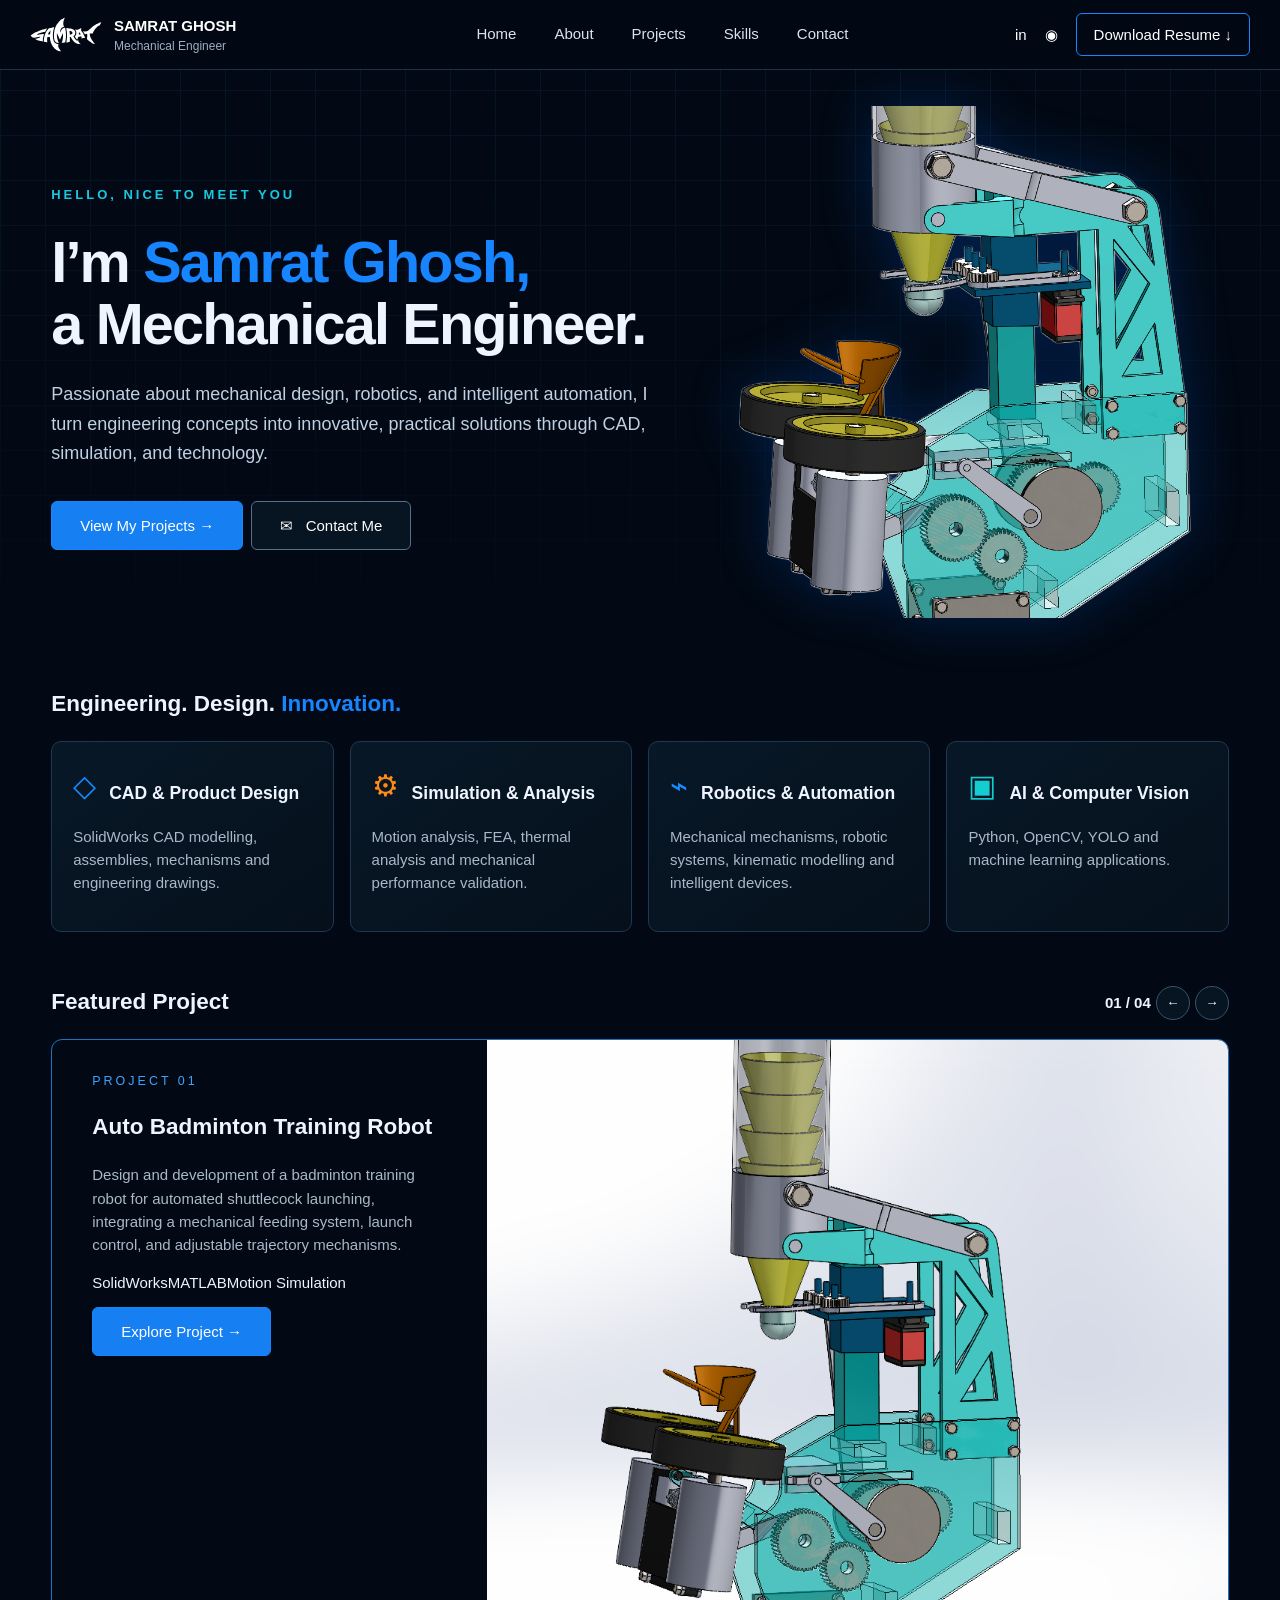
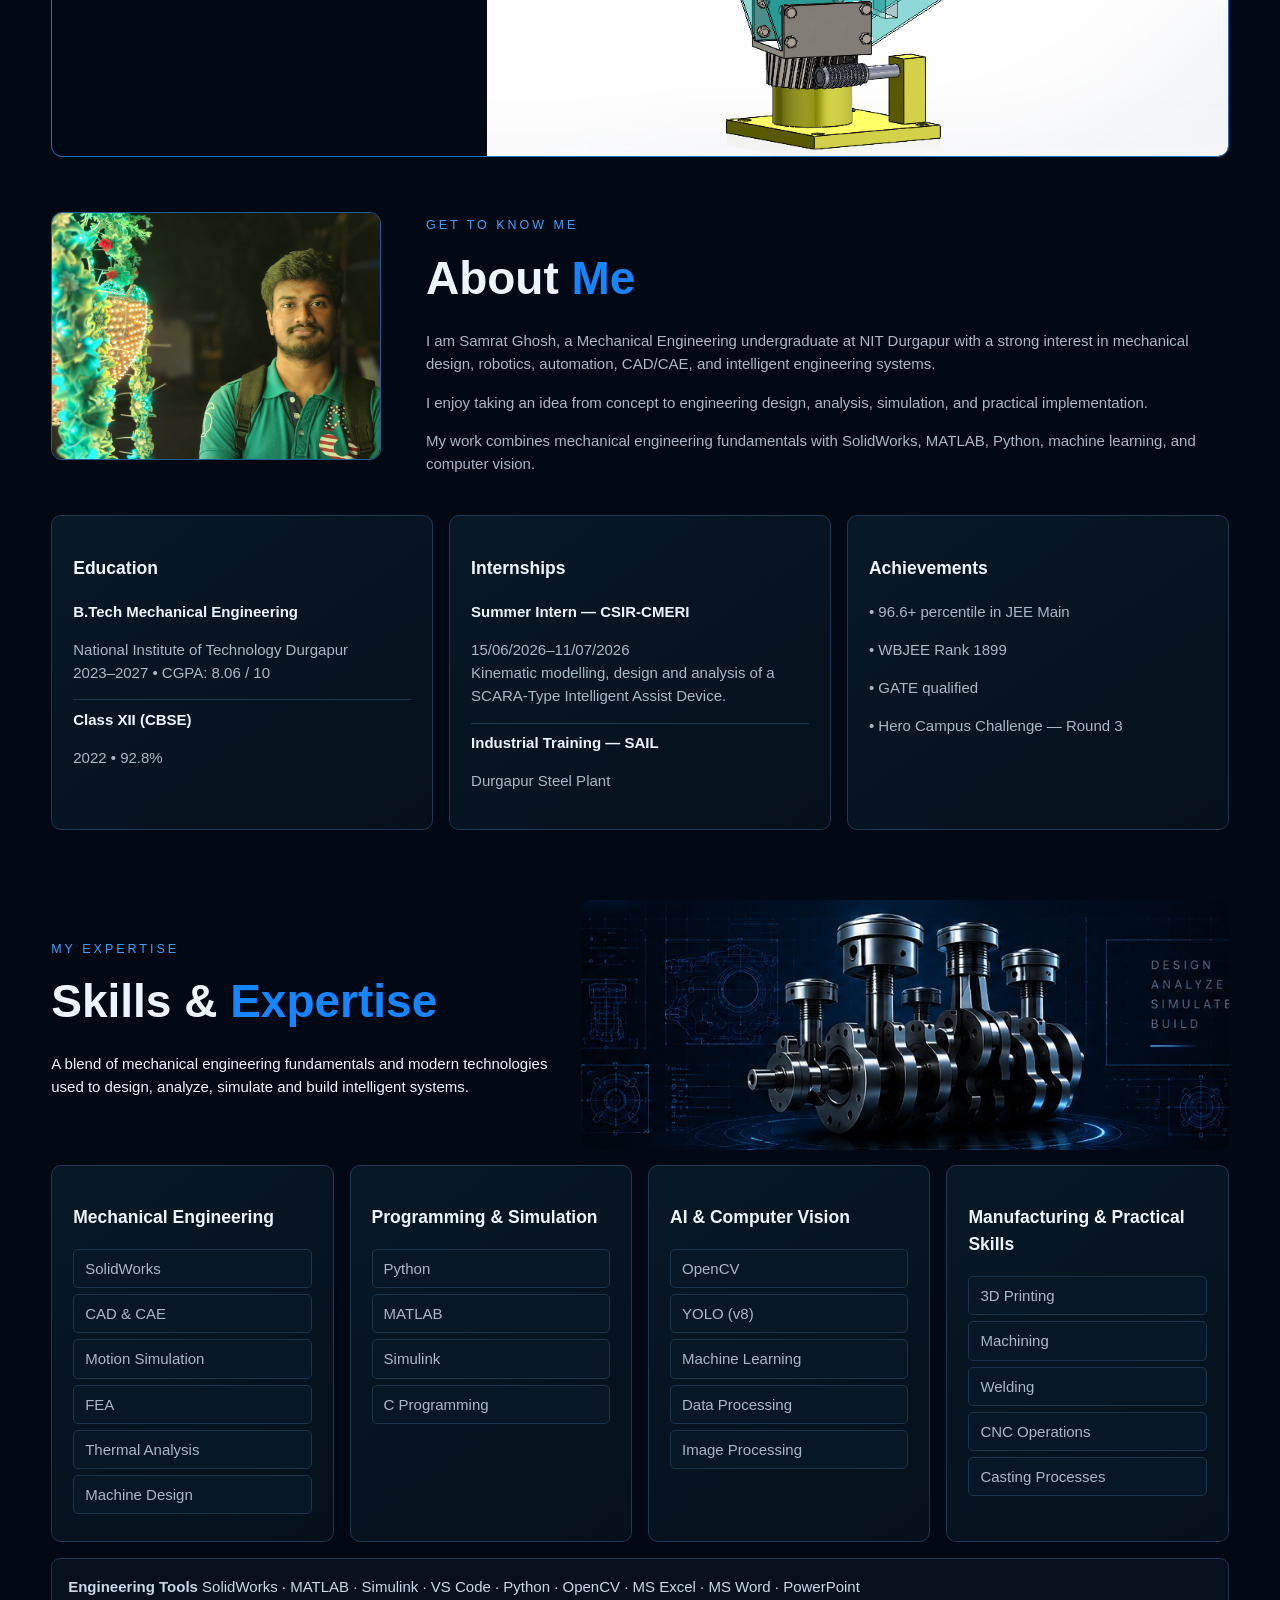
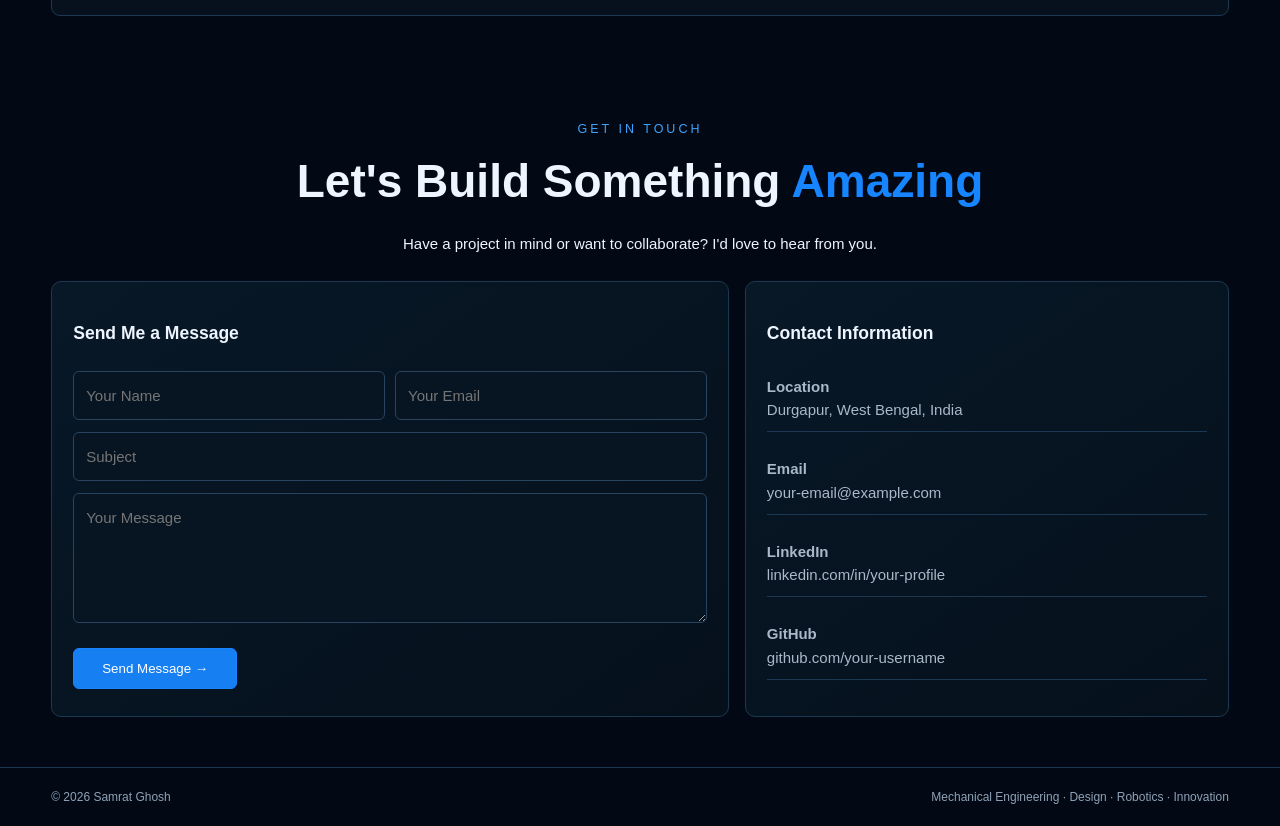
==== index.html @ 02298470 "Add files via upload" ====
<!doctype html><html><head><meta charset="utf-8"><meta name="viewport" content="width=device-width,initial-scale=1"><title>Samrat Ghosh | Mechanical Engineer</title><link rel="stylesheet" href="style.css"></head><body>
<header><a class="brand" href="#home"><img class="site-logo" src="assets/samrat-logo.svg" alt="Samrat logo"><span>SAMRAT GHOSH<small>Mechanical Engineer</small></span></a><button class="menu">☰</button><nav><a href="#home">Home</a><a href="#about">About</a><a href="projects.html">Projects</a><a href="#skills">Skills</a><a href="#contact">Contact</a></nav><div class="social"><a href="#">in</a><a href="#">◉</a><a class="resume" href="assets/resume.pdf" download>Download Resume ↓</a></div></header>
<main>
<section class="hero wrap" id="home"><div class="hero-copy"><small class="hero-eyebrow">HELLO, NICE TO MEET YOU</small><h1>I’m <em>Samrat Ghosh,</em><br>a Mechanical Engineer.</h1><p>Passionate about mechanical design, robotics, and intelligent automation, I turn engineering concepts into innovative, practical solutions through CAD, simulation, and technology.</p><a class="btn" href="projects.html">View My Projects →</a><a class="btn ghost" href="#contact">✉ &nbsp; Contact Me</a></div><img class="hero-machine" src="assets/shuttlecock-launcher.png" alt="CAD model of my shuttlecock launching machine"></section>
<section class="wrap"><h2 class="title">Engineering. Design. <em>Innovation.</em></h2><div class="cards four"><article><i>◇</i><h3>CAD & Product Design</h3><p>SolidWorks CAD modelling, assemblies, mechanisms and engineering drawings.</p></article><article><i class="orange">⚙</i><h3>Simulation & Analysis</h3><p>Motion analysis, FEA, thermal analysis and mechanical performance validation.</p></article><article><i>⌁</i><h3>Robotics & Automation</h3><p>Mechanical mechanisms, robotic systems, kinematic modelling and intelligent devices.</p></article><article><i class="cyan">▣</i><h3>AI & Computer Vision</h3><p>Python, OpenCV, YOLO and machine learning applications.</p></article></div></section>
<section class="wrap featured"><div class="sectionbar"><h2>Featured Project</h2><span><b id="fc">01 / 04</b><button id="prev">←</button><button id="next">→</button></span></div><div class="feature"><div class="featuretext"><small id="fn">PROJECT 01</small><h2 id="ft">Auto Badminton Training Robot</h2><p id="fd"></p><div id="tags"></div><a id="fl" class="btn" href="project.html?id=badminton">Explore Project →</a></div><img id="fi" src="assets/projects/1.jpg"></div></section>
<section class="wrap about" id="about"><img src="assets/profile.jpg"><div><small>GET TO KNOW ME</small><h2>About <em>Me</em></h2><p>I am Samrat Ghosh, a Mechanical Engineering undergraduate at NIT Durgapur with a strong interest in mechanical design, robotics, automation, CAD/CAE, and intelligent engineering systems.</p><p>I enjoy taking an idea from concept to engineering design, analysis, simulation, and practical implementation.</p><p>My work combines mechanical engineering fundamentals with SolidWorks, MATLAB, Python, machine learning, and computer vision.</p></div></section>
<section class="wrap cards three"><article><h3>Education</h3><b>B.Tech Mechanical Engineering</b><p>National Institute of Technology Durgapur<br>2023–2027 • CGPA: 8.06 / 10</p><hr><b>Class XII (CBSE)</b><p>2022 • 92.8%</p></article><article><h3>Internships</h3><b>Summer Intern — CSIR-CMERI</b><p>15/06/2026–11/07/2026<br>Kinematic modelling, design and analysis of a SCARA-Type Intelligent Assist Device.</p><hr><b>Industrial Training — SAIL</b><p>Durgapur Steel Plant</p></article><article><h3>Achievements</h3><p>• 96.6+ percentile in JEE Main</p><p>• WBJEE Rank 1899</p><p>• GATE qualified</p><p>• Hero Campus Challenge — Round 3</p></article></section>
<section class="wrap skills" id="skills"><div class="skillhead"><div><small>MY EXPERTISE</small><h2>Skills & <em>Expertise</em></h2><p>A blend of mechanical engineering fundamentals and modern technologies used to design, analyze, simulate and build intelligent systems.</p></div><img src="assets/skills.jpg"></div><div class="cards four"><article><h3>Mechanical Engineering</h3><p>SolidWorks</p><p>CAD & CAE</p><p>Motion Simulation</p><p>FEA</p><p>Thermal Analysis</p><p>Machine Design</p></article><article><h3>Programming & Simulation</h3><p>Python</p><p>MATLAB</p><p>Simulink</p><p>C Programming</p></article><article><h3>AI & Computer Vision</h3><p>OpenCV</p><p>YOLO (v8)</p><p>Machine Learning</p><p>Data Processing</p><p>Image Processing</p></article><article><h3>Manufacturing & Practical Skills</h3><p>3D Printing</p><p>Machining</p><p>Welding</p><p>CNC Operations</p><p>Casting Processes</p></article></div><div class="tools"><b>Engineering Tools</b> SolidWorks · MATLAB · Simulink · VS Code · Python · OpenCV · MS Excel · MS Word · PowerPoint</div></section>
<section class="wrap contact" id="contact"><div class="center"><small>GET IN TOUCH</small><h2>Let's Build Something <em>Amazing</em></h2><p>Have a project in mind or want to collaborate? I'd love to hear from you.</p></div><div class="contactgrid"><form id="form"><h3>Send Me a Message</h3><div class="two"><input required placeholder="Your Name"><input required type="email" placeholder="Your Email"></div><input required placeholder="Subject"><textarea required placeholder="Your Message"></textarea><button class="btn">Send Message →</button><small id="status"></small></form><aside><h3>Contact Information</h3><p><b>Location</b><br>Durgapur, West Bengal, India</p><p><b>Email</b><br>your-email@example.com</p><p><b>LinkedIn</b><br>linkedin.com/in/your-profile</p><p><b>GitHub</b><br>github.com/your-username</p></aside></div></section>
</main><footer>© 2026 Samrat Ghosh <span>Mechanical Engineering · Design · Robotics · Innovation</span></footer><script src="script.js"></script></body></html>
---- style.css ----
*{box-sizing:border-box}html{scroll-behavior:smooth}body{margin:0;background:#020914;color:#eef5ff;font:15px/1.55 Arial,sans-serif}body:before{content:"";position:fixed;inset:0;pointer-events:none;opacity:.14;background-image:linear-gradient(#1972a9 1px,transparent 1px),linear-gradient(90deg,#1972a9 1px,transparent 1px);background-size:45px 45px;mask-image:linear-gradient(#000,transparent 85%)}a{text-decoration:none}.wrap{width:min(1400px,92%);margin:auto}header{height:70px;position:sticky;top:0;z-index:5;display:flex;align-items:center;padding:0 30px;background:rgba(2,9,20,.92);backdrop-filter:blur(15px);border-bottom:1px solid #1b344c}.brand{display:flex;gap:12px;align-items:center;min-width:280px;color:white}.brand .site-logo{width:72px;height:48px;object-fit:contain;display:block}.brand span{font-weight:bold}.brand small{display:block;color:#9eafc1;font-weight:normal;font-size:12px}nav{display:flex;justify-content:center;gap:38px;flex:1;height:100%}nav a{color:#d9e4ef;display:flex;align-items:center;border-bottom:2px solid transparent}nav a:hover,nav a.active{color:#1c91ff;border-color:#1c91ff}.social{display:flex;gap:18px;align-items:center}.social a{color:white}.resume{border:1px solid #1685ff;padding:9px 17px;border-radius:6px}.menu{display:none}.hero{display:grid;grid-template-columns:53% 47%;min-height:560px;align-items:center;position:relative;overflow:visible}.hero-copy{position:relative;z-index:1;padding:38px 0}.hero-eyebrow{display:inline-block;color:#18c8df;font-size:13px;font-weight:bold;letter-spacing:3px;margin-bottom:26px}.hero h1{font-size:clamp(42px,4.5vw,68px);line-height:1.08;letter-spacing:-1.8px;margin:0 0 25px;font-weight:750}.hero em,.title em,.about em,.skills em,.contact em,.projectpage em{font-style:normal;color:#1685ff}.hero p{color:#c0d0e2;max-width:660px;font-size:18px;line-height:1.65;margin:24px 0 20px}.hero-machine{width:100%;height:600px;object-fit:contain;object-position:center;display:block;filter:drop-shadow(0 0 26px rgba(0,104,255,.22));margin-top:-8px}.btn{display:inline-block;background:#167ff1;color:white;border:1px solid #1685ff;padding:12px 28px;border-radius:6px;margin:12px 8px 0 0}.ghost{background:#071421;border-color:#557087}.title{margin-top:25px}.cards{display:grid;gap:16px}.four{grid-template-columns:repeat(4,1fr)}.three{grid-template-columns:repeat(3,1fr);margin-top:25px}.cards article,.contact form,.contact aside{padding:21px;border:1px solid #1d3852;border-radius:10px;background:linear-gradient(145deg,#081827,#05101b)}.cards i{font-size:30px;color:#168cff;font-style:normal;float:left;margin-right:13px}.orange{color:#ff8b12!important}.cyan{color:#13cdd0!important}.cards p{color:#aab8c8}.featured{padding-top:35px}.sectionbar{display:flex;justify-content:space-between;align-items:center}.sectionbar button{border:1px solid #38536d;background:#071421;color:white;border-radius:50%;width:34px;height:34px;margin-left:5px}.feature{display:grid;grid-template-columns:37% 63%;min-height:285px;border:1px solid #1976c4;border-radius:11px;overflow:hidden}.featuretext{padding:28px 40px}.featuretext small,.contact>div>small,.projectpage>small,.skills small,.about small{color:#3ca4ff;letter-spacing:3px}.featuretext p{color:#aab8c8}.feature img{width:100%;height:100%;object-fit:cover}.tags{display:flex;flex-wrap:wrap;gap:6px;margin:13px 0}.tags span{font-size:11px;color:#86c5ff;border:1px solid #1d5c90;border-radius:4px;padding:3px 8px}.about{display:grid;grid-template-columns:28% 1fr;gap:45px;padding-top:55px}.about>img{width:100%;height:auto;aspect-ratio:4/3;object-fit:cover;display:block;border:1px solid #1e5e94;border-radius:11px}.about h2,.skills h2,.contact h2{font-size:46px;margin:7px 0}.about p,.skills-head p,.contact-head p{color:#aab8c8}.three{margin-bottom:20px}.three hr{border:0;border-top:1px solid #1d3852}.skills{padding:50px 0}.skillhead{display:grid;grid-template-columns:45% 55%;align-items:center}.skillhead img{width:100%;height:250px;object-fit:cover;border-radius:10px}.skillhead+ .cards{margin-top:15px}.skillhead~.cards p{margin:6px 0;padding:7px 11px;border:1px solid #1b344c;border-radius:5px;background:#071726}.tools{margin-top:16px;padding:16px;border:1px solid #1d3852;border-radius:9px;background:#06111d;color:#cbd8e6}.contact{padding:50px 0}.center{text-align:center;max-width:720px;margin:auto}.contactgrid{display:grid;grid-template-columns:1.4fr 1fr;gap:16px;margin-top:25px}.contact input,.contact textarea,.toolbar input{width:100%;background:#071522;color:white;border:1px solid #28445e;padding:12px;border-radius:6px;margin:6px 0;font:inherit}.contact textarea{height:130px}.two{display:grid;grid-template-columns:1fr 1fr;gap:10px}.contact aside p{color:#aab8c8;border-bottom:1px solid #1d3852;padding:10px 0}footer{padding:20px 4%;border-top:1px solid #1d3852;color:#8fa2b7;display:flex;justify-content:space-between;font-size:12px}
.projectpage{padding-top:35px}.projectpage h1{font-size:52px;margin:4px 0}.projectpage>p{color:#aab8c8}.toolbar{display:flex;justify-content:space-between;gap:12px;padding:9px;border:1px solid #1d3852;border-radius:9px;background:#06111d;margin:20px 0 10px}.toolbar button{background:#071522;color:#cbd8e6;border:1px solid #29435d;padding:8px 13px;border-radius:5px;margin:3px;cursor:pointer}.toolbar button.sel{background:#147ff0;color:white}.toolbar input{max-width:250px;margin:3px}.projectgrid{display:grid;grid-template-columns:repeat(6,1fr);gap:10px;padding-bottom:45px}.project-card{border:1px solid #20384e;border-radius:8px;overflow:hidden;background:#071421}.project-card:hover{border-color:#1685ff;transform:translateY(-3px)}.project-card img{width:100%;height:125px;object-fit:cover;display:block}.project-card div{padding:10px}.project-card h3{font-size:15px;margin:4px 0}.project-card p{font-size:11px;color:#aab8c8;min-height:50px}.project-card a{font-size:12px;color:#45a5ff}.detail{padding-top:30px}.back{color:#45a5ff}.detailgrid{display:grid;grid-template-columns:1.6fr .8fr;gap:18px;margin-top:15px}.viewer{position:relative;border:1px solid #1d5e91;border-radius:10px;overflow:hidden;background:#06111d}.viewer>img{width:100%;height:500px;object-fit:cover}.viewer>button{position:absolute;top:45%;width:42px;height:42px;border-radius:50%;border:1px solid #557087;background:#071421;color:white}.viewer>button:first-child{left:15px}.viewer>button:nth-of-type(2){right:15px}.viewer #thumbs{display:flex;gap:8px;padding:10px;overflow:auto}.viewer #thumbs img{width:90px;height:55px;object-fit:cover}.detailinfo{padding:25px;border:1px solid #1d3852;border-radius:10px;background:#071421}.detailinfo p,.detailinfo li{color:#aab8c8;font-size:13px}.suggest{display:grid;grid-template-columns:repeat(4,1fr);gap:12px;margin-bottom:45px}
@media(max-width:1050px){.four{grid-template-columns:repeat(2,1fr)}.projectgrid{grid-template-columns:repeat(3,1fr)}.detailgrid{grid-template-columns:1fr}.suggest{grid-template-columns:repeat(2,1fr)}}@media(max-width:700px){header{padding:0 15px}.social{display:none}.menu{display:block;margin-left:auto;background:none;color:white;border:0}.navopen nav{display:flex}nav{display:none;position:absolute;top:70px;left:0;right:0;height:auto;flex-direction:column;padding:12px 20px;background:#06111d}.hero{grid-template-columns:1fr;min-height:0;padding-top:25px}.hero h1{font-size:clamp(38px,9vw,52px);letter-spacing:-1px}.hero-eyebrow{margin-bottom:18px}.hero-machine{height:360px;margin:0 auto}.hero p{font-size:16px}.four,.three,.contactgrid{grid-template-columns:1fr}.feature{grid-template-columns:1fr}.feature img{order:-1;height:230px}.about,.skillhead{grid-template-columns:1fr}.about>img{height:auto;aspect-ratio:4/3}.projectgrid{grid-template-columns:repeat(2,1fr)}.toolbar{display:block}.toolbar input{max-width:none}.suggest{grid-template-columns:1fr}.viewer>img{height:320px}footer{display:block}.two{grid-template-columns:1fr}}
/* Project 01 media viewer: manually navigated image/video gallery */
.viewer{padding-bottom:42px}
.viewer .media-stage{width:100%;height:500px;display:flex;align-items:center;justify-content:center;background:#f3f5f8}
.viewer .media-stage img,.viewer .media-stage video{display:block;width:100%;height:100%;object-fit:contain}
.viewer #thumbs{display:flex;gap:9px;padding:12px;overflow-x:auto;align-items:center}
.viewer .media-thumb{position:relative;flex:0 0 100px;width:100px;height:65px;padding:0;border:1px solid #28445e;border-radius:5px;overflow:hidden;background:#06111d;cursor:pointer}
.viewer .media-thumb img{display:block;width:100%;height:100%;object-fit:cover}
.viewer .media-thumb.selected{border:2px solid #1685ff;box-shadow:0 0 10px #1685ff55}
.viewer .video-thumb{display:flex;align-items:center;justify-content:center;width:100%;height:100%;font-size:12px;color:#cfe8ff;background:linear-gradient(135deg,#0a2035,#123f66)}
.viewer .media-counter{position:absolute;right:13px;bottom:13px;color:#9eb5ca;font-size:12px}
.viewer #mp,.viewer #mn{z-index:2}
.project-overview{margin-top:0}
@media(max-width:700px){.viewer .media-stage{height:320px}.viewer .media-thumb{flex-basis:82px;width:82px;height:55px}}
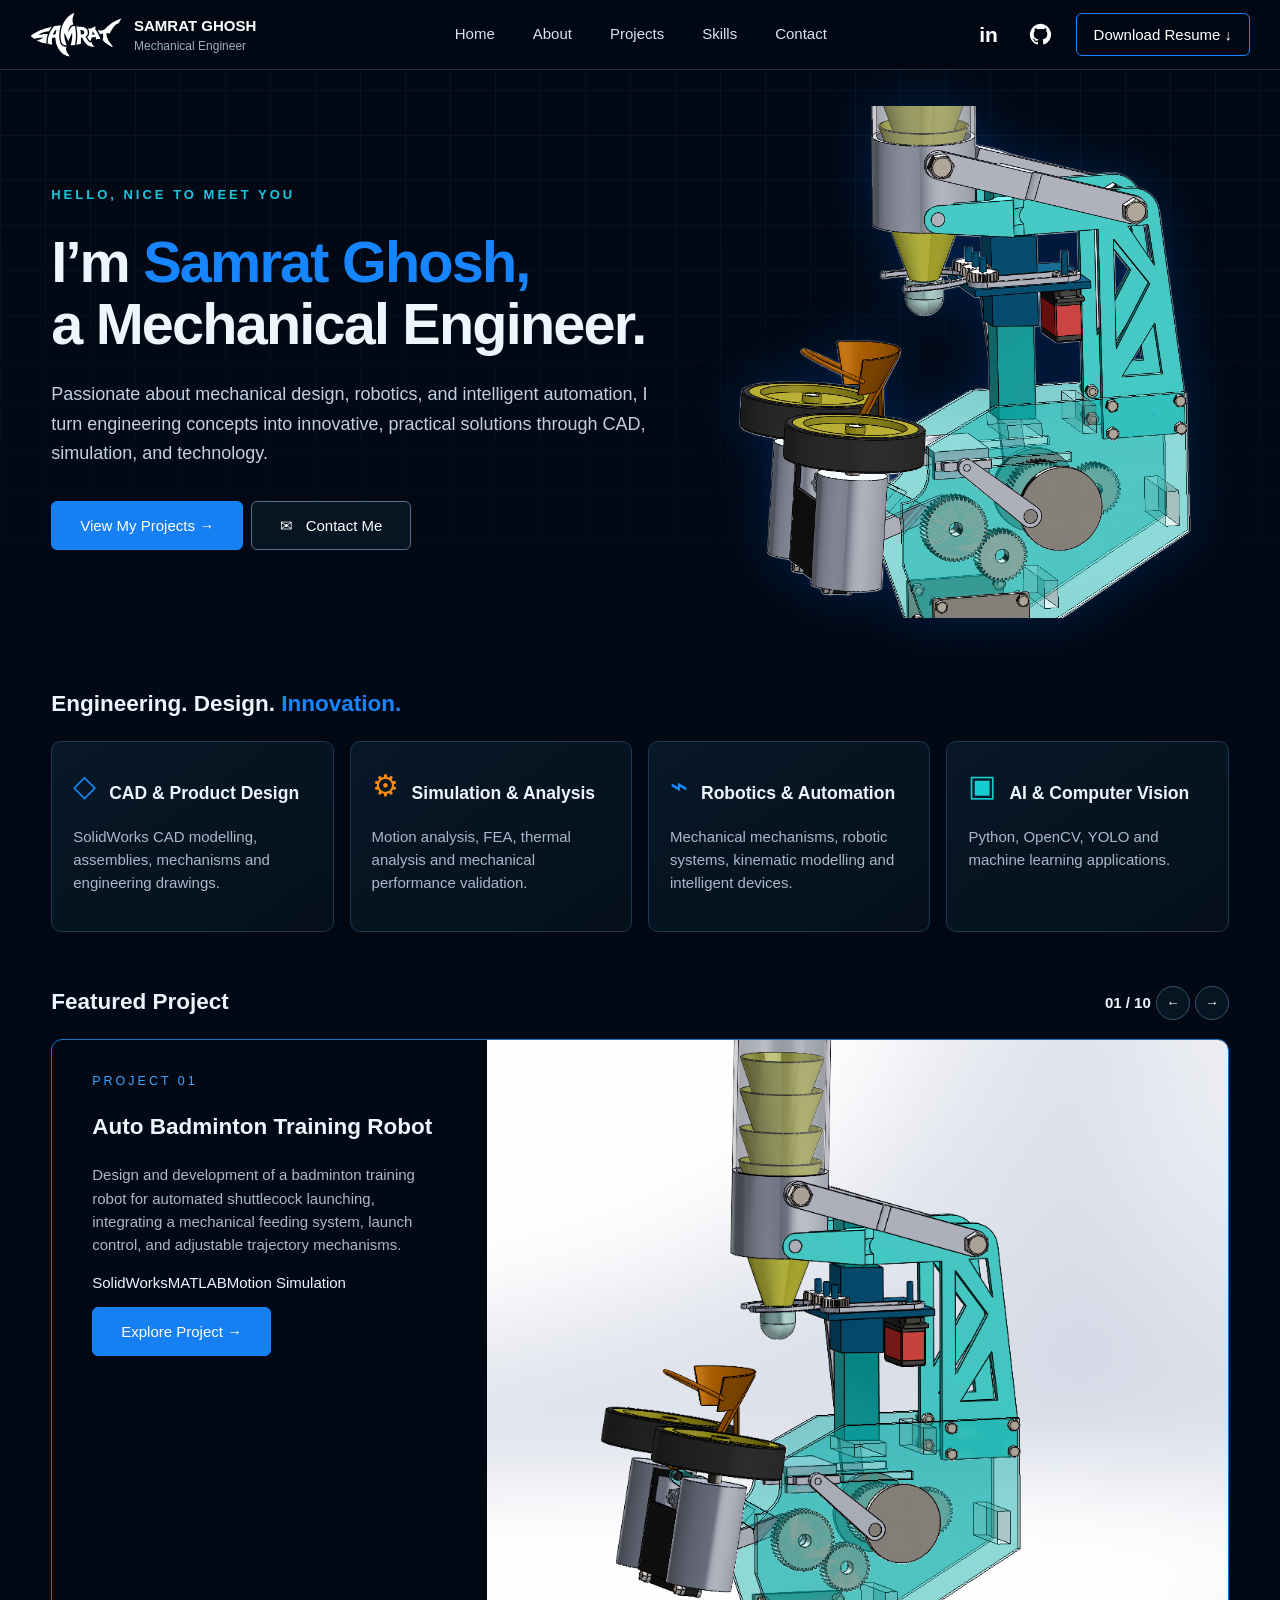
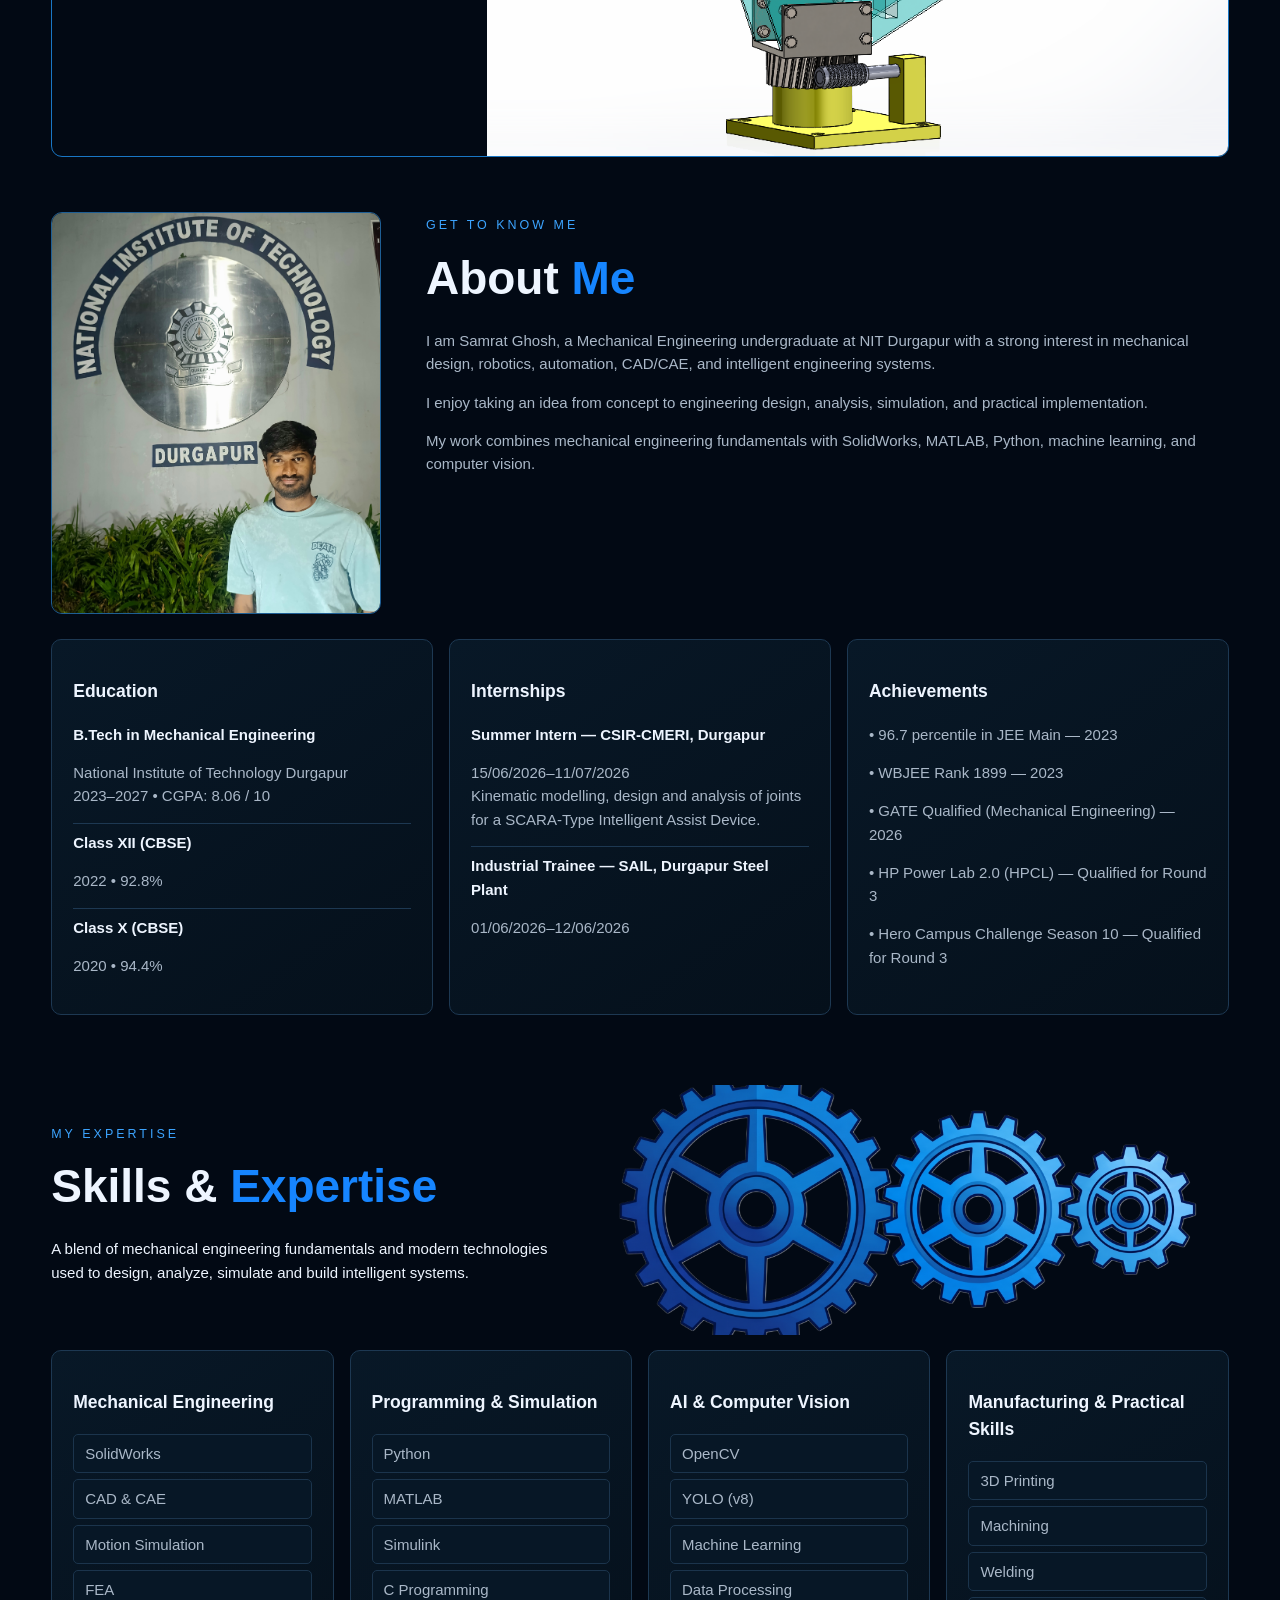
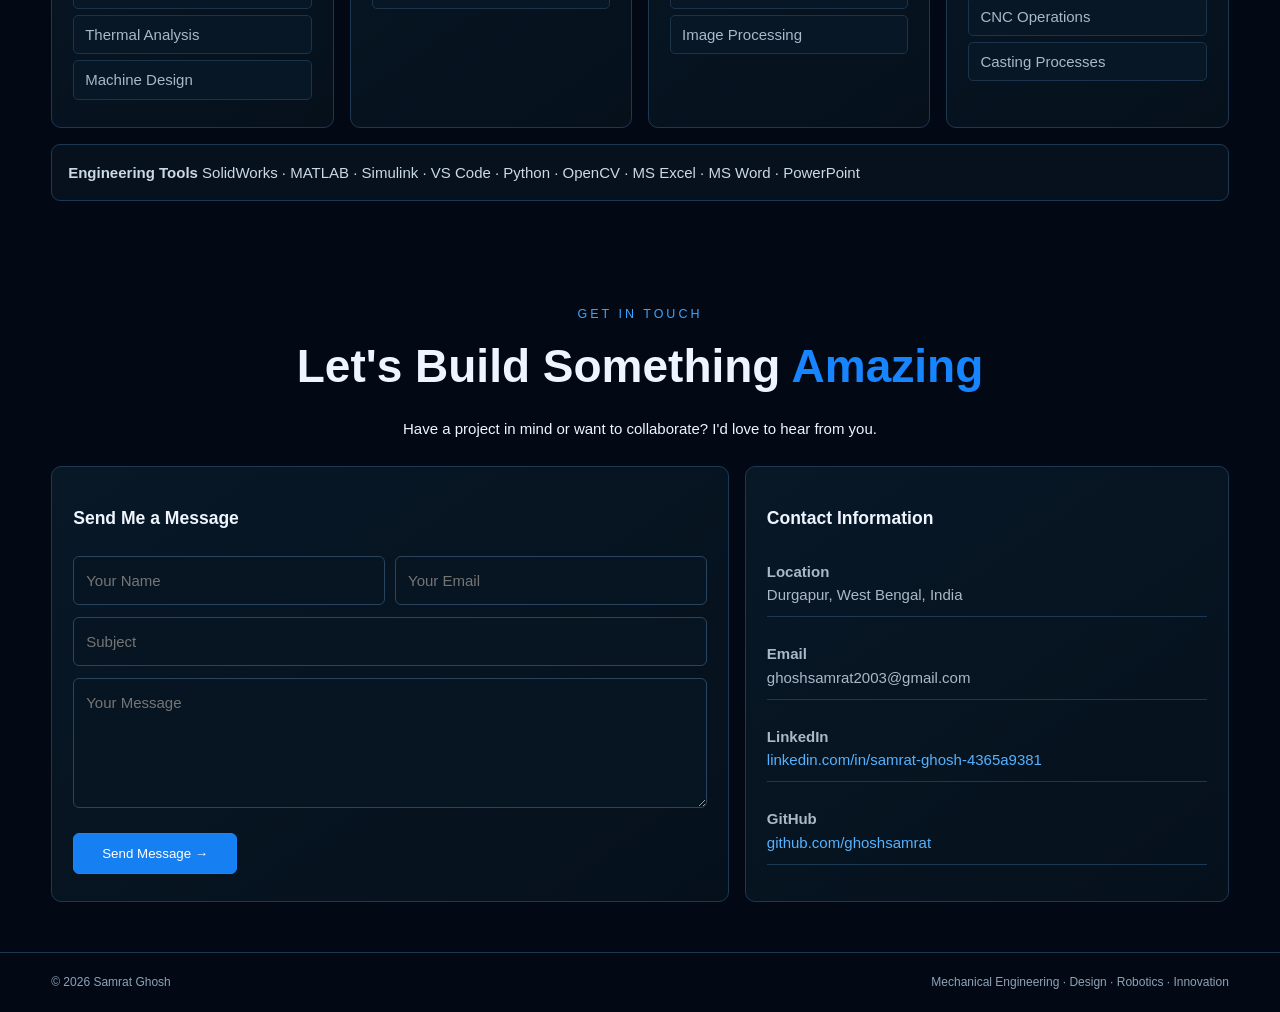
==== commit 59fdc47f: "Portfolio" ====
--- a/index.html
+++ b/index.html
@@ -1,11 +1,11 @@
 <!doctype html><html><head><meta charset="utf-8"><meta name="viewport" content="width=device-width,initial-scale=1"><title>Samrat Ghosh | Mechanical Engineer</title><link rel="stylesheet" href="style.css"></head><body>
-<header><a class="brand" href="#home"><img class="site-logo" src="assets/samrat-logo.svg" alt="Samrat logo"><span>SAMRAT GHOSH<small>Mechanical Engineer</small></span></a><button class="menu">☰</button><nav><a href="#home">Home</a><a href="#about">About</a><a href="projects.html">Projects</a><a href="#skills">Skills</a><a href="#contact">Contact</a></nav><div class="social"><a href="#">in</a><a href="#">◉</a><a class="resume" href="assets/resume.pdf" download>Download Resume ↓</a></div></header>
+<header><a class="brand" href="#home"><img class="site-logo" src="assets/samrat-logo.svg" alt="Samrat logo"><span>SAMRAT GHOSH<small>Mechanical Engineer</small></span></a><button class="menu">☰</button><nav><a href="#home">Home</a><a href="#about">About</a><a href="projects.html">Projects</a><a href="#skills">Skills</a><a href="#contact">Contact</a></nav><div class="social"><a class="social-link linkedin" href="https://www.linkedin.com/in/samrat-ghosh-4365a9381" target="_blank" rel="noopener noreferrer" aria-label="LinkedIn profile" title="LinkedIn">in</a><a class="social-link github" href="https://github.com/ghoshsamrat" target="_blank" rel="noopener noreferrer" aria-label="GitHub profile" title="GitHub"><svg viewBox="0 0 24 24" aria-hidden="true"><path fill="currentColor" d="M12 .9a11.1 11.1 0 0 0-3.51 21.63c.55.1.76-.24.76-.54v-2.1c-3.1.68-3.76-1.32-3.76-1.32-.5-1.28-1.23-1.62-1.23-1.62-1.01-.69.08-.68.08-.68 1.12.08 1.71 1.15 1.71 1.15.99 1.7 2.6 1.21 3.23.93.1-.72.39-1.21.7-1.49-2.47-.28-5.07-1.24-5.07-5.51 0-1.22.44-2.22 1.15-3-.12-.28-.5-1.42.11-2.96 0 0 .94-.3 3.05 1.15a10.6 10.6 0 0 1 5.55 0c2.11-1.45 3.05-1.15 3.05-1.15.61 1.54.23 2.68.11 2.96.72.78 1.15 1.78 1.15 3 0 4.28-2.61 5.23-5.1 5.5.4.35.75 1.02.75 2.06v3.08c0 .3.2.65.77.54A11.1 11.1 0 0 0 12 .9Z"/></svg></a><a class="resume" href="assets/resume.pdf" target="_blank" rel="noopener noreferrer">Download Resume ↓</a></div></header>
 <main>
 <section class="hero wrap" id="home"><div class="hero-copy"><small class="hero-eyebrow">HELLO, NICE TO MEET YOU</small><h1>I’m <em>Samrat Ghosh,</em><br>a Mechanical Engineer.</h1><p>Passionate about mechanical design, robotics, and intelligent automation, I turn engineering concepts into innovative, practical solutions through CAD, simulation, and technology.</p><a class="btn" href="projects.html">View My Projects →</a><a class="btn ghost" href="#contact">✉ &nbsp; Contact Me</a></div><img class="hero-machine" src="assets/shuttlecock-launcher.png" alt="CAD model of my shuttlecock launching machine"></section>
 <section class="wrap"><h2 class="title">Engineering. Design. <em>Innovation.</em></h2><div class="cards four"><article><i>◇</i><h3>CAD & Product Design</h3><p>SolidWorks CAD modelling, assemblies, mechanisms and engineering drawings.</p></article><article><i class="orange">⚙</i><h3>Simulation & Analysis</h3><p>Motion analysis, FEA, thermal analysis and mechanical performance validation.</p></article><article><i>⌁</i><h3>Robotics & Automation</h3><p>Mechanical mechanisms, robotic systems, kinematic modelling and intelligent devices.</p></article><article><i class="cyan">▣</i><h3>AI & Computer Vision</h3><p>Python, OpenCV, YOLO and machine learning applications.</p></article></div></section>
-<section class="wrap featured"><div class="sectionbar"><h2>Featured Project</h2><span><b id="fc">01 / 04</b><button id="prev">←</button><button id="next">→</button></span></div><div class="feature"><div class="featuretext"><small id="fn">PROJECT 01</small><h2 id="ft">Auto Badminton Training Robot</h2><p id="fd"></p><div id="tags"></div><a id="fl" class="btn" href="project.html?id=badminton">Explore Project →</a></div><img id="fi" src="assets/projects/1.jpg"></div></section>
+<section class="wrap featured"><div class="sectionbar"><h2>Featured Project</h2><span><b id="fc">01 / 05</b><button id="prev">←</button><button id="next">→</button></span></div><div class="feature"><div class="featuretext"><small id="fn">PROJECT 01</small><h2 id="ft">Auto Badminton Training Robot</h2><p id="fd"></p><div id="tags"></div><a id="fl" class="btn" href="project.html?id=badminton">Explore Project →</a></div><img id="fi" src="assets/projects/1.jpg"></div></section>
 <section class="wrap about" id="about"><img src="assets/profile.jpg"><div><small>GET TO KNOW ME</small><h2>About <em>Me</em></h2><p>I am Samrat Ghosh, a Mechanical Engineering undergraduate at NIT Durgapur with a strong interest in mechanical design, robotics, automation, CAD/CAE, and intelligent engineering systems.</p><p>I enjoy taking an idea from concept to engineering design, analysis, simulation, and practical implementation.</p><p>My work combines mechanical engineering fundamentals with SolidWorks, MATLAB, Python, machine learning, and computer vision.</p></div></section>
-<section class="wrap cards three"><article><h3>Education</h3><b>B.Tech Mechanical Engineering</b><p>National Institute of Technology Durgapur<br>2023–2027 • CGPA: 8.06 / 10</p><hr><b>Class XII (CBSE)</b><p>2022 • 92.8%</p></article><article><h3>Internships</h3><b>Summer Intern — CSIR-CMERI</b><p>15/06/2026–11/07/2026<br>Kinematic modelling, design and analysis of a SCARA-Type Intelligent Assist Device.</p><hr><b>Industrial Training — SAIL</b><p>Durgapur Steel Plant</p></article><article><h3>Achievements</h3><p>• 96.6+ percentile in JEE Main</p><p>• WBJEE Rank 1899</p><p>• GATE qualified</p><p>• Hero Campus Challenge — Round 3</p></article></section>
-<section class="wrap skills" id="skills"><div class="skillhead"><div><small>MY EXPERTISE</small><h2>Skills & <em>Expertise</em></h2><p>A blend of mechanical engineering fundamentals and modern technologies used to design, analyze, simulate and build intelligent systems.</p></div><img src="assets/skills.jpg"></div><div class="cards four"><article><h3>Mechanical Engineering</h3><p>SolidWorks</p><p>CAD & CAE</p><p>Motion Simulation</p><p>FEA</p><p>Thermal Analysis</p><p>Machine Design</p></article><article><h3>Programming & Simulation</h3><p>Python</p><p>MATLAB</p><p>Simulink</p><p>C Programming</p></article><article><h3>AI & Computer Vision</h3><p>OpenCV</p><p>YOLO (v8)</p><p>Machine Learning</p><p>Data Processing</p><p>Image Processing</p></article><article><h3>Manufacturing & Practical Skills</h3><p>3D Printing</p><p>Machining</p><p>Welding</p><p>CNC Operations</p><p>Casting Processes</p></article></div><div class="tools"><b>Engineering Tools</b> SolidWorks · MATLAB · Simulink · VS Code · Python · OpenCV · MS Excel · MS Word · PowerPoint</div></section>
-<section class="wrap contact" id="contact"><div class="center"><small>GET IN TOUCH</small><h2>Let's Build Something <em>Amazing</em></h2><p>Have a project in mind or want to collaborate? I'd love to hear from you.</p></div><div class="contactgrid"><form id="form"><h3>Send Me a Message</h3><div class="two"><input required placeholder="Your Name"><input required type="email" placeholder="Your Email"></div><input required placeholder="Subject"><textarea required placeholder="Your Message"></textarea><button class="btn">Send Message →</button><small id="status"></small></form><aside><h3>Contact Information</h3><p><b>Location</b><br>Durgapur, West Bengal, India</p><p><b>Email</b><br>your-email@example.com</p><p><b>LinkedIn</b><br>linkedin.com/in/your-profile</p><p><b>GitHub</b><br>github.com/your-username</p></aside></div></section>
+<section class="wrap cards three"><article><h3>Education</h3><b>B.Tech in Mechanical Engineering</b><p>National Institute of Technology Durgapur<br>2023–2027 • CGPA: 8.06 / 10</p><hr><b>Class XII (CBSE)</b><p>2022 • 92.8%</p><hr><b>Class X (CBSE)</b><p>2020 • 94.4%</p></article><article><h3>Internships</h3><b>Summer Intern — CSIR-CMERI, Durgapur</b><p>15/06/2026–11/07/2026<br>Kinematic modelling, design and analysis of joints for a SCARA-Type Intelligent Assist Device.</p><hr><b>Industrial Trainee — SAIL, Durgapur Steel Plant</b><p>01/06/2026–12/06/2026</p></article><article><h3>Achievements</h3><p>• 96.7 percentile in JEE Main — 2023</p><p>• WBJEE Rank 1899 — 2023</p><p>• GATE Qualified (Mechanical Engineering) — 2026</p><p>• HP Power Lab 2.0 (HPCL) — Qualified for Round 3</p><p>• Hero Campus Challenge Season 10 — Qualified for Round 3</p></article></section>
+<section class="wrap skills" id="skills"><div class="skillhead"><div><small>MY EXPERTISE</small><h2>Skills & <em>Expertise</em></h2><p>A blend of mechanical engineering fundamentals and modern technologies used to design, analyze, simulate and build intelligent systems.</p></div><img src="assets/skills.png"></div><div class="cards four"><article><h3>Mechanical Engineering</h3><p>SolidWorks</p><p>CAD & CAE</p><p>Motion Simulation</p><p>FEA</p><p>Thermal Analysis</p><p>Machine Design</p></article><article><h3>Programming & Simulation</h3><p>Python</p><p>MATLAB</p><p>Simulink</p><p>C Programming</p></article><article><h3>AI & Computer Vision</h3><p>OpenCV</p><p>YOLO (v8)</p><p>Machine Learning</p><p>Data Processing</p><p>Image Processing</p></article><article><h3>Manufacturing & Practical Skills</h3><p>3D Printing</p><p>Machining</p><p>Welding</p><p>CNC Operations</p><p>Casting Processes</p></article></div><div class="tools"><b>Engineering Tools</b> SolidWorks · MATLAB · Simulink · VS Code · Python · OpenCV · MS Excel · MS Word · PowerPoint</div></section>
+<section class="wrap contact" id="contact"><div class="center"><small>GET IN TOUCH</small><h2>Let's Build Something <em>Amazing</em></h2><p>Have a project in mind or want to collaborate? I'd love to hear from you.</p></div><div class="contactgrid"><form id="form"><h3>Send Me a Message</h3><div class="two"><input required name="name" autocomplete="name" placeholder="Your Name"><input required name="email" type="email" autocomplete="email" placeholder="Your Email"></div><input required name="subject" placeholder="Subject"><textarea required name="message" placeholder="Your Message"></textarea><button class="btn" type="submit">Send Message →</button><small id="status" role="status" aria-live="polite"></small></form><aside><h3>Contact Information</h3><p><b>Location</b><br>Durgapur, West Bengal, India</p><p><b>Email</b><br>ghoshsamrat2003@gmail.com</p><p><b>LinkedIn</b><br><a href="https://www.linkedin.com/in/samrat-ghosh-4365a9381" target="_blank" rel="noopener noreferrer">linkedin.com/in/samrat-ghosh-4365a9381</a></p><p><b>GitHub</b><br><a href="https://github.com/ghoshsamrat" target="_blank" rel="noopener noreferrer">github.com/ghoshsamrat</a></p></aside></div></section>
 </main><footer>© 2026 Samrat Ghosh <span>Mechanical Engineering · Design · Robotics · Innovation</span></footer><script src="script.js"></script></body></html>
--- a/style.css
+++ b/style.css
@@ -1,6 +1,6 @@
-*{box-sizing:border-box}html{scroll-behavior:smooth}body{margin:0;background:#020914;color:#eef5ff;font:15px/1.55 Arial,sans-serif}body:before{content:"";position:fixed;inset:0;pointer-events:none;opacity:.14;background-image:linear-gradient(#1972a9 1px,transparent 1px),linear-gradient(90deg,#1972a9 1px,transparent 1px);background-size:45px 45px;mask-image:linear-gradient(#000,transparent 85%)}a{text-decoration:none}.wrap{width:min(1400px,92%);margin:auto}header{height:70px;position:sticky;top:0;z-index:5;display:flex;align-items:center;padding:0 30px;background:rgba(2,9,20,.92);backdrop-filter:blur(15px);border-bottom:1px solid #1b344c}.brand{display:flex;gap:12px;align-items:center;min-width:280px;color:white}.brand .site-logo{width:72px;height:48px;object-fit:contain;display:block}.brand span{font-weight:bold}.brand small{display:block;color:#9eafc1;font-weight:normal;font-size:12px}nav{display:flex;justify-content:center;gap:38px;flex:1;height:100%}nav a{color:#d9e4ef;display:flex;align-items:center;border-bottom:2px solid transparent}nav a:hover,nav a.active{color:#1c91ff;border-color:#1c91ff}.social{display:flex;gap:18px;align-items:center}.social a{color:white}.resume{border:1px solid #1685ff;padding:9px 17px;border-radius:6px}.menu{display:none}.hero{display:grid;grid-template-columns:53% 47%;min-height:560px;align-items:center;position:relative;overflow:visible}.hero-copy{position:relative;z-index:1;padding:38px 0}.hero-eyebrow{display:inline-block;color:#18c8df;font-size:13px;font-weight:bold;letter-spacing:3px;margin-bottom:26px}.hero h1{font-size:clamp(42px,4.5vw,68px);line-height:1.08;letter-spacing:-1.8px;margin:0 0 25px;font-weight:750}.hero em,.title em,.about em,.skills em,.contact em,.projectpage em{font-style:normal;color:#1685ff}.hero p{color:#c0d0e2;max-width:660px;font-size:18px;line-height:1.65;margin:24px 0 20px}.hero-machine{width:100%;height:600px;object-fit:contain;object-position:center;display:block;filter:drop-shadow(0 0 26px rgba(0,104,255,.22));margin-top:-8px}.btn{display:inline-block;background:#167ff1;color:white;border:1px solid #1685ff;padding:12px 28px;border-radius:6px;margin:12px 8px 0 0}.ghost{background:#071421;border-color:#557087}.title{margin-top:25px}.cards{display:grid;gap:16px}.four{grid-template-columns:repeat(4,1fr)}.three{grid-template-columns:repeat(3,1fr);margin-top:25px}.cards article,.contact form,.contact aside{padding:21px;border:1px solid #1d3852;border-radius:10px;background:linear-gradient(145deg,#081827,#05101b)}.cards i{font-size:30px;color:#168cff;font-style:normal;float:left;margin-right:13px}.orange{color:#ff8b12!important}.cyan{color:#13cdd0!important}.cards p{color:#aab8c8}.featured{padding-top:35px}.sectionbar{display:flex;justify-content:space-between;align-items:center}.sectionbar button{border:1px solid #38536d;background:#071421;color:white;border-radius:50%;width:34px;height:34px;margin-left:5px}.feature{display:grid;grid-template-columns:37% 63%;min-height:285px;border:1px solid #1976c4;border-radius:11px;overflow:hidden}.featuretext{padding:28px 40px}.featuretext small,.contact>div>small,.projectpage>small,.skills small,.about small{color:#3ca4ff;letter-spacing:3px}.featuretext p{color:#aab8c8}.feature img{width:100%;height:100%;object-fit:cover}.tags{display:flex;flex-wrap:wrap;gap:6px;margin:13px 0}.tags span{font-size:11px;color:#86c5ff;border:1px solid #1d5c90;border-radius:4px;padding:3px 8px}.about{display:grid;grid-template-columns:28% 1fr;gap:45px;padding-top:55px}.about>img{width:100%;height:auto;aspect-ratio:4/3;object-fit:cover;display:block;border:1px solid #1e5e94;border-radius:11px}.about h2,.skills h2,.contact h2{font-size:46px;margin:7px 0}.about p,.skills-head p,.contact-head p{color:#aab8c8}.three{margin-bottom:20px}.three hr{border:0;border-top:1px solid #1d3852}.skills{padding:50px 0}.skillhead{display:grid;grid-template-columns:45% 55%;align-items:center}.skillhead img{width:100%;height:250px;object-fit:cover;border-radius:10px}.skillhead+ .cards{margin-top:15px}.skillhead~.cards p{margin:6px 0;padding:7px 11px;border:1px solid #1b344c;border-radius:5px;background:#071726}.tools{margin-top:16px;padding:16px;border:1px solid #1d3852;border-radius:9px;background:#06111d;color:#cbd8e6}.contact{padding:50px 0}.center{text-align:center;max-width:720px;margin:auto}.contactgrid{display:grid;grid-template-columns:1.4fr 1fr;gap:16px;margin-top:25px}.contact input,.contact textarea,.toolbar input{width:100%;background:#071522;color:white;border:1px solid #28445e;padding:12px;border-radius:6px;margin:6px 0;font:inherit}.contact textarea{height:130px}.two{display:grid;grid-template-columns:1fr 1fr;gap:10px}.contact aside p{color:#aab8c8;border-bottom:1px solid #1d3852;padding:10px 0}footer{padding:20px 4%;border-top:1px solid #1d3852;color:#8fa2b7;display:flex;justify-content:space-between;font-size:12px}
+*{box-sizing:border-box}html{scroll-behavior:smooth}body{margin:0;background:#020914;color:#eef5ff;font:15px/1.55 Arial,sans-serif}body:before{content:"";position:fixed;inset:0;pointer-events:none;opacity:.14;background-image:linear-gradient(#1972a9 1px,transparent 1px),linear-gradient(90deg,#1972a9 1px,transparent 1px);background-size:45px 45px;mask-image:linear-gradient(#000,transparent 85%)}a{text-decoration:none}.wrap{width:min(1400px,92%);margin:auto}header{height:70px;position:sticky;top:0;z-index:5;display:flex;align-items:center;padding:0 30px;background:rgba(2,9,20,.92);backdrop-filter:blur(15px);border-bottom:1px solid #1b344c}.brand{display:flex;gap:12px;align-items:center;min-width:280px;color:white}.brand .site-logo{width:92px;height:58px;object-fit:contain;display:block;transition:transform .25s ease;flex-shrink:0}.brand:hover .site-logo{transform:scale(1.06)}.brand span{font-weight:bold}.brand small{display:block;color:#9eafc1;font-weight:normal;font-size:12px}nav{display:flex;justify-content:center;gap:38px;flex:1;height:100%}nav a{color:#d9e4ef;display:flex;align-items:center;border-bottom:2px solid transparent}nav a:hover,nav a.active{color:#1c91ff;border-color:#1c91ff}.social{display:flex;gap:18px;align-items:center}.social a{color:white}.social-link{width:34px;height:34px;display:inline-flex;align-items:center;justify-content:center;font-weight:800;font-size:21px;line-height:1;border-radius:7px;transition:color .22s ease,background .22s ease,transform .22s ease,box-shadow .22s ease}.social-link svg{width:23px;height:23px;display:block}.social-link:hover{color:#28a5ff;background:#0b2033;transform:translateY(-2px) scale(1.1);box-shadow:0 0 15px #1685ff35}.resume{border:1px solid #1685ff;padding:9px 17px;border-radius:6px}.menu{display:none}.hero{display:grid;grid-template-columns:53% 47%;min-height:560px;align-items:center;position:relative;overflow:visible}.hero-copy{position:relative;z-index:1;padding:38px 0}.hero-eyebrow{display:inline-block;color:#18c8df;font-size:13px;font-weight:bold;letter-spacing:3px;margin-bottom:26px}.hero h1{font-size:clamp(42px,4.5vw,68px);line-height:1.08;letter-spacing:-1.8px;margin:0 0 25px;font-weight:750}.hero em,.title em,.about em,.skills em,.contact em,.projectpage em{font-style:normal;color:#1685ff}.hero p{color:#c0d0e2;max-width:660px;font-size:18px;line-height:1.65;margin:24px 0 20px}.hero-machine{width:100%;height:600px;object-fit:contain;object-position:center;display:block;filter:drop-shadow(0 0 26px rgba(0,104,255,.22));margin-top:-8px}.btn{display:inline-block;background:#167ff1;color:white;border:1px solid #1685ff;padding:12px 28px;border-radius:6px;margin:12px 8px 0 0}.ghost{background:#071421;border-color:#557087}.title{margin-top:25px}.cards{display:grid;gap:16px}.four{grid-template-columns:repeat(4,1fr)}.three{grid-template-columns:repeat(3,1fr);margin-top:25px}.cards article,.contact form,.contact aside{padding:21px;border:1px solid #1d3852;border-radius:10px;background:linear-gradient(145deg,#081827,#05101b)}.cards i{font-size:30px;color:#168cff;font-style:normal;float:left;margin-right:13px}.orange{color:#ff8b12!important}.cyan{color:#13cdd0!important}.cards p{color:#aab8c8}.featured{padding-top:35px}.sectionbar{display:flex;justify-content:space-between;align-items:center}.sectionbar button{border:1px solid #38536d;background:#071421;color:white;border-radius:50%;width:34px;height:34px;margin-left:5px}.feature{display:grid;grid-template-columns:37% 63%;min-height:285px;border:1px solid #1976c4;border-radius:11px;overflow:hidden}.featuretext{padding:28px 40px}.featuretext small,.contact>div>small,.projectpage>small,.skills small,.about small{color:#3ca4ff;letter-spacing:3px}.featuretext p{color:#aab8c8}.feature img{width:100%;height:100%;object-fit:cover}.tags{display:flex;flex-wrap:wrap;gap:6px;margin:13px 0}.tags span{font-size:11px;color:#86c5ff;border:1px solid #1d5c90;border-radius:4px;padding:3px 8px}.about{display:grid;grid-template-columns:28% 1fr;gap:45px;padding-top:55px}.about>img{width:100%;height:auto;aspect-ratio:1682/2047;object-fit:cover;display:block;border:1px solid #1e5e94;border-radius:11px}.about h2,.skills h2,.contact h2{font-size:46px;margin:7px 0}.about p,.skills-head p,.contact-head p{color:#aab8c8}.three{margin-bottom:20px}.three hr{border:0;border-top:1px solid #1d3852}.skills{padding:50px 0}.skillhead{display:grid;grid-template-columns:45% 55%;align-items:center}.skillhead img{width:100%;height:250px;object-fit:cover;border-radius:10px}.skillhead+ .cards{margin-top:15px}.skillhead~.cards p{margin:6px 0;padding:7px 11px;border:1px solid #1b344c;border-radius:5px;background:#071726}.tools{margin-top:16px;padding:16px;border:1px solid #1d3852;border-radius:9px;background:#06111d;color:#cbd8e6}.contact{padding:50px 0}.center{text-align:center;max-width:720px;margin:auto}.contactgrid{display:grid;grid-template-columns:1.4fr 1fr;gap:16px;margin-top:25px}.contact input,.contact textarea,.toolbar input{width:100%;background:#071522;color:white;border:1px solid #28445e;padding:12px;border-radius:6px;margin:6px 0;font:inherit}.contact textarea{height:130px}.two{display:grid;grid-template-columns:1fr 1fr;gap:10px}.contact aside p{color:#aab8c8;border-bottom:1px solid #1d3852;padding:10px 0}footer{padding:20px 4%;border-top:1px solid #1d3852;color:#8fa2b7;display:flex;justify-content:space-between;font-size:12px}
 .projectpage{padding-top:35px}.projectpage h1{font-size:52px;margin:4px 0}.projectpage>p{color:#aab8c8}.toolbar{display:flex;justify-content:space-between;gap:12px;padding:9px;border:1px solid #1d3852;border-radius:9px;background:#06111d;margin:20px 0 10px}.toolbar button{background:#071522;color:#cbd8e6;border:1px solid #29435d;padding:8px 13px;border-radius:5px;margin:3px;cursor:pointer}.toolbar button.sel{background:#147ff0;color:white}.toolbar input{max-width:250px;margin:3px}.projectgrid{display:grid;grid-template-columns:repeat(6,1fr);gap:10px;padding-bottom:45px}.project-card{border:1px solid #20384e;border-radius:8px;overflow:hidden;background:#071421}.project-card:hover{border-color:#1685ff;transform:translateY(-3px)}.project-card img{width:100%;height:125px;object-fit:cover;display:block}.project-card div{padding:10px}.project-card h3{font-size:15px;margin:4px 0}.project-card p{font-size:11px;color:#aab8c8;min-height:50px}.project-card a{font-size:12px;color:#45a5ff}.detail{padding-top:30px}.back{color:#45a5ff}.detailgrid{display:grid;grid-template-columns:1.6fr .8fr;gap:18px;margin-top:15px}.viewer{position:relative;border:1px solid #1d5e91;border-radius:10px;overflow:hidden;background:#06111d}.viewer>img{width:100%;height:500px;object-fit:cover}.viewer>button{position:absolute;top:45%;width:42px;height:42px;border-radius:50%;border:1px solid #557087;background:#071421;color:white}.viewer>button:first-child{left:15px}.viewer>button:nth-of-type(2){right:15px}.viewer #thumbs{display:flex;gap:8px;padding:10px;overflow:auto}.viewer #thumbs img{width:90px;height:55px;object-fit:cover}.detailinfo{padding:25px;border:1px solid #1d3852;border-radius:10px;background:#071421}.detailinfo p,.detailinfo li{color:#aab8c8;font-size:13px}.suggest{display:grid;grid-template-columns:repeat(4,1fr);gap:12px;margin-bottom:45px}
-@media(max-width:1050px){.four{grid-template-columns:repeat(2,1fr)}.projectgrid{grid-template-columns:repeat(3,1fr)}.detailgrid{grid-template-columns:1fr}.suggest{grid-template-columns:repeat(2,1fr)}}@media(max-width:700px){header{padding:0 15px}.social{display:none}.menu{display:block;margin-left:auto;background:none;color:white;border:0}.navopen nav{display:flex}nav{display:none;position:absolute;top:70px;left:0;right:0;height:auto;flex-direction:column;padding:12px 20px;background:#06111d}.hero{grid-template-columns:1fr;min-height:0;padding-top:25px}.hero h1{font-size:clamp(38px,9vw,52px);letter-spacing:-1px}.hero-eyebrow{margin-bottom:18px}.hero-machine{height:360px;margin:0 auto}.hero p{font-size:16px}.four,.three,.contactgrid{grid-template-columns:1fr}.feature{grid-template-columns:1fr}.feature img{order:-1;height:230px}.about,.skillhead{grid-template-columns:1fr}.about>img{height:auto;aspect-ratio:4/3}.projectgrid{grid-template-columns:repeat(2,1fr)}.toolbar{display:block}.toolbar input{max-width:none}.suggest{grid-template-columns:1fr}.viewer>img{height:320px}footer{display:block}.two{grid-template-columns:1fr}}
+@media(max-width:1050px){.four{grid-template-columns:repeat(2,1fr)}.projectgrid{grid-template-columns:repeat(3,1fr)}.detailgrid{grid-template-columns:1fr}.suggest{grid-template-columns:repeat(2,1fr)}}@media(max-width:700px){header{padding:0 15px}.brand{min-width:0;gap:8px}.brand .site-logo{width:76px;height:48px}.brand span{font-size:13px}.brand small{font-size:11px}.social{display:none}.menu{display:block;margin-left:auto;background:none;color:white;border:0}.navopen nav{display:flex}nav{display:none;position:absolute;top:70px;left:0;right:0;height:auto;flex-direction:column;padding:12px 20px;background:#06111d}.hero{grid-template-columns:1fr;min-height:0;padding-top:25px}.hero h1{font-size:clamp(38px,9vw,52px);letter-spacing:-1px}.hero-eyebrow{margin-bottom:18px}.hero-machine{height:360px;margin:0 auto}.hero p{font-size:16px}.four,.three,.contactgrid{grid-template-columns:1fr}.feature{grid-template-columns:1fr}.feature img{order:-1;height:230px}.about,.skillhead{grid-template-columns:1fr}.about>img{height:auto;aspect-ratio:1682/2047}.projectgrid{grid-template-columns:repeat(2,1fr)}.toolbar{display:block}.toolbar input{max-width:none}.suggest{grid-template-columns:1fr}.viewer>img{height:320px}footer{display:block}.two{grid-template-columns:1fr}}
 /* Project 01 media viewer: manually navigated image/video gallery */
 .viewer{padding-bottom:42px}
 .viewer .media-stage{width:100%;height:500px;display:flex;align-items:center;justify-content:center;background:#f3f5f8}
@@ -14,3 +14,28 @@
 .viewer #mp,.viewer #mn{z-index:2}
 .project-overview{margin-top:0}
 @media(max-width:700px){.viewer .media-stage{height:320px}.viewer .media-thumb{flex-basis:82px;width:82px;height:55px}}
+
+/* Subtle, consistent interaction feedback */
+a, button, .project-card, .cards article, .toolbar button, .viewer #thumbs img{transition:transform .22s ease, background-color .22s ease, border-color .22s ease, box-shadow .22s ease, color .22s ease;}
+.btn, .resume, .sectionbar button, .toolbar button, .viewer>button, .menu{cursor:pointer;}
+.btn:hover, .resume:hover{transform:translateY(-2px) scale(1.035);box-shadow:0 7px 22px rgba(0,119,255,.25);filter:brightness(1.08);}
+.btn:active, .resume:active, .toolbar button:active, .sectionbar button:active, .viewer>button:active{transform:scale(.97);}
+.ghost:hover{background:#10263a;border-color:#1685ff;}
+nav a{transition:color .2s ease,border-color .2s ease,transform .2s ease;}
+nav a:hover{transform:translateY(-1px);}
+.sectionbar button:hover,.viewer>button:hover{background:#147ff0;border-color:#1685ff;transform:scale(1.08);box-shadow:0 0 15px rgba(22,133,255,.22);}
+.toolbar button:hover{border-color:#1685ff;color:#fff;transform:translateY(-1px);}
+.cards article:hover{border-color:#1685ff;transform:translateY(-3px);box-shadow:0 10px 25px rgba(0,90,180,.12);}
+.project-card{transition:transform .22s ease,border-color .22s ease,box-shadow .22s ease;}
+.project-card:hover{box-shadow:0 10px 25px rgba(0,90,180,.17);}
+.viewer #thumbs img{cursor:pointer;border:1px solid transparent;border-radius:4px;}
+.viewer #thumbs img:hover{transform:scale(1.06);border-color:#1685ff;}
+.contact input:focus,.contact textarea:focus,.toolbar input:focus{outline:1px solid #1685ff;border-color:#1685ff;box-shadow:0 0 0 3px rgba(22,133,255,.12);}
+.contact aside a{color:#55b2ff;overflow-wrap:anywhere;}
+@media(prefers-reduced-motion:reduce){*,*::before,*::after{scroll-behavior:auto!important;transition:none!important;}}
+/* Four-project portfolio layout and missing-media fallback */
+.projectgrid{grid-template-columns:repeat(4,minmax(0,1fr));}
+.media-missing{width:100%;height:100%;min-height:260px;display:flex;flex-direction:column;align-items:center;justify-content:center;text-align:center;padding:24px;color:#a9c6df;background:linear-gradient(145deg,#071a2b,#020914);line-height:2}
+.media-missing code{color:#55b2ff}
+@media(max-width:1050px){.projectgrid{grid-template-columns:repeat(2,minmax(0,1fr));}}
+@media(max-width:700px){.projectgrid{grid-template-columns:repeat(2,minmax(0,1fr));}}
